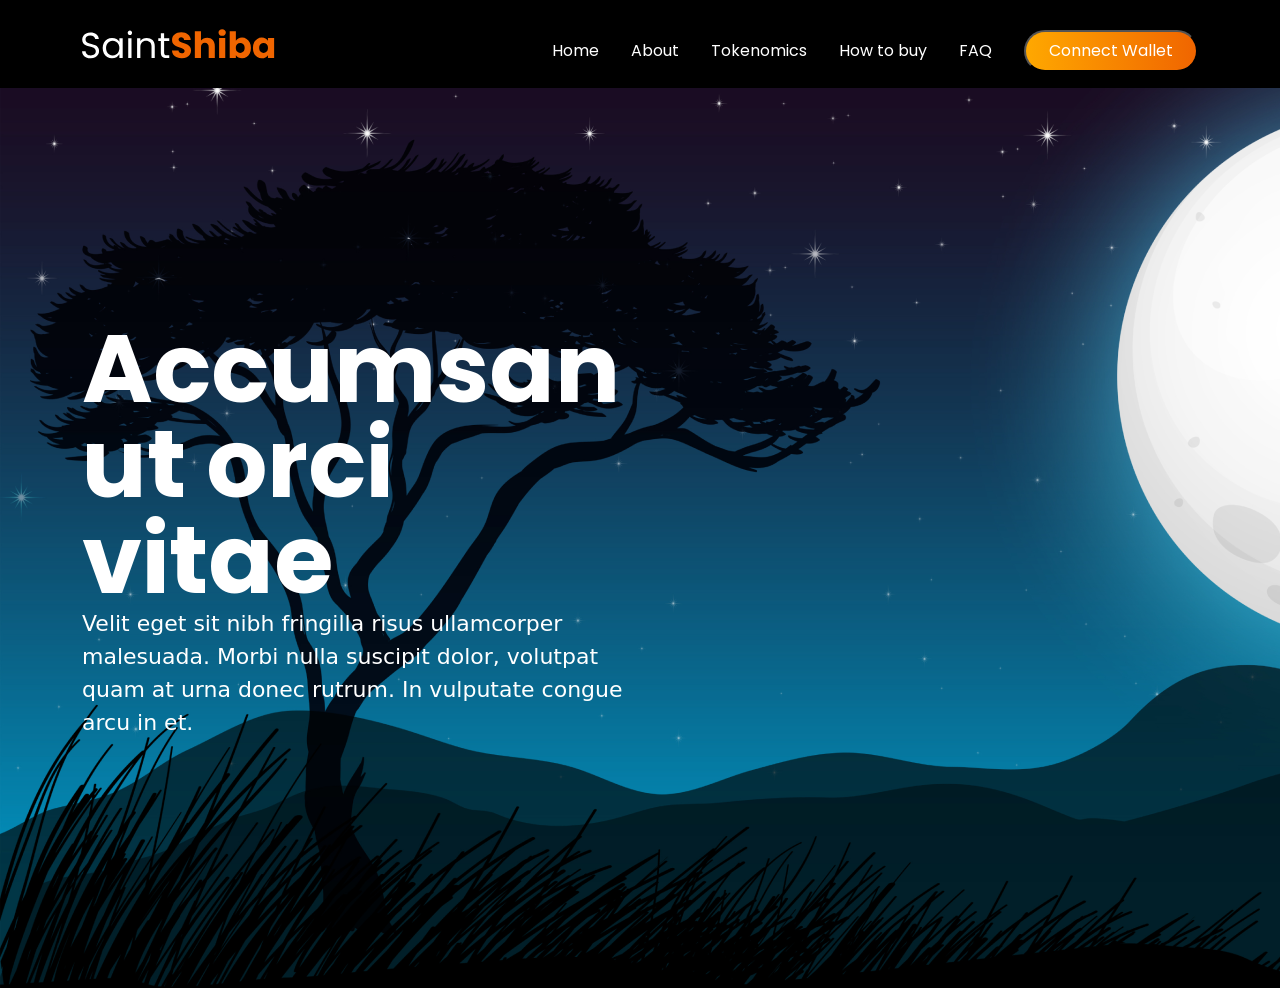
==== index.html @ 5cc3ad0c "add nav" ====
<!DOCTYPE html>
<html lang="en">
<head>
    <meta charset="UTF-8">
    <meta name="viewport" content="width=device-width, initial-scale=1.0">
    <title>Document</title>
</head>
<!-- bootstrap link  -->
  <link href="https://cdn.jsdelivr.net/npm/bootstrap@5.3.3/dist/css/bootstrap.min.css" rel="stylesheet"
        integrity="sha384-QWTKZyjpPEjISv5WaRU9OFeRpok6YctnYmDr5pNlyT2bRjXh0JMhjY6hW+ALEwIH" crossorigin="anonymous">

        <!-- css and root link  -->
         <link rel="stylesheet" href="./assets/css/root.css">
         <link rel="stylesheet" href="./assets/css/style.css">
<body>
<section class="bg-img orange-layer">
         <nav>
            <div class="container">
                <div class="d-flex align-items-center justify-content-between">
                      <div class="logo">
                        <img src="./assets/images/svg/SaintShiba.svg" alt="">
                      </div>
                    <input type="checkbox" id="menuIcon" hidden>
                    <label for="menuIcon">
                        <span></span>
                        <span></span>
                        <span></span>
                    </label>
                    <ul class="d-flex gap-32 menuLink align-items-center">
                        <li><a href="#">Home</a></li>
                        <li><a href="#">About</a></li>
                        <li><a href="#">Tokenomics</a></li>
                        <li><a href="#">How to buy</a></li>
                        <li><a href="#">FAQ</a></li>
                          <button class="connect-btn">Connect Wallet</button>
                    </ul>
                </div>
            </div>
        </nav>
     <div class="container">
      <div class="row">
        <div class="col-6">
          <div class="box">
            <div class="heading">
              Accumsan ut orci vitae
            </div>
            <p class="para">
              Velit eget sit nibh fringilla risus ullamcorper malesuada. Morbi nulla suscipit dolor, volutpat quam at urna donec rutrum. In vulputate congue arcu in et.
            </p>
          </div>
        </div>
      </div>
     </div>
</section>
</body>

 <!-- bootstrap link -->
 <script src="https://cdn.jsdelivr.net/npm/bootstrap@5.3.3/dist/js/bootstrap.bundle.min.js"
        integrity="sha384-YvpcrYf0tY3lHB60NNkmXc5s9fDVZLESaAA55NDzOxhy9GkcIdslK1eN7N6jIeHz"
        crossorigin="anonymous"></script>
</html>
---- assets/css/root.css ----
:root{
    --fs-sm:14px;
    --fs-md:18px;
    --fs-lg:22px;
    --fs-xl:28px;
    --fs-2xl:36px;
    --fs-3xl:48px;
    --fs-4xl:96px;


    --fw-sm:400;
    --fw-md:600;
    --fw-lg:700;
    
    --fc-white:white;
    --fc-grey:grey;
}
---- assets/css/style.css ----
@import url('https://fonts.googleapis.com/css2?family=Poppins:ital,wght@0,100;0,200;0,300;0,400;0,500;0,600;0,700;0,800;0,900;1,100;1,200;1,300;1,400;1,500;1,600;1,700;1,800;1,900&display=swap');

* {
    margin: 0;
    padding: 0;
    list-style: none !important;
    text-decoration: none !important;
    box-sizing: border-box !important;
}

/*------------navbar-details---------------*/

nav {
    width: 100%;
    position: relative;
    z-index: 1;
    background: #000;
}

.gap-32 {
    gap: 32px;
}

.menuLink {
    font-family: Poppins;
    font-size: 16px;
    font-weight: 400;
    padding-top: 30px;
    text-align: left;
}
ul li a{
    color: var(--fc-white);
}
.connect-btn{
    padding: 7px 23px 7px 23px; 
background: linear-gradient(90deg, #FFA800 0%, #F06500 100%);
border-radius: 23.5px;
color: white;
}

 /* =============== responsive nav ================*/
 
@media (max-width:992px) {
    nav {
        z-index: 9;
        position: fixed;
        background-color:black;
        height: 80px;
    }
    .logo{
        padding-top: 23px;
    }

    .menuLink {
        flex-direction: column;
        justify-content: center;
        align-items: center;
        position: fixed;
        top: 0;
        right: -100%;
        height: 100%;
        width: 100%;
        background-color: black;
        transition: all 200ms linear;
        line-height: 20px;
    }
   

    label[for="menuIcon"] {
        width: 40px;
        height: 25px;
        cursor: pointer;
        display: flex;
        flex-direction: column;
        justify-content: space-between;
        z-index: 1;
        margin-top: 30px;
    }

    label[for="menuIcon"] span {
        width: 100%;
        height: 5px;
        background-color: white;
        border-radius: 3px;
        transition: all 200ms linear;
    }

    input:checked~.menuLink {
        right: 0;
    }

    input:checked~label[for="menuIcon"] span:first-child {
        transform: rotate(30deg);
        transform-origin: left;
    }

    input:checked~label[for="menuIcon"] span:last-child {
        transform: rotate(-30deg);
        transform-origin: left;
    }

    input:checked~label[for="menuIcon"] span:nth-child(2) {
        transform: translateX(-40px);
        opacity: 0;
        visibility: hidden;
    }
}
/* ========== section 1 details ===========*/
.bg-img{
    background-image: url(/assets/images/section-1-night-img.png);
    background-repeat: no-repeat;
    min-height: 100vh;
    position: relative;
    width: 100%;
}
/* .orange-layer:after{
    content: "";
    width: 100%;
    height: 100%;
    background: #F06500;
    position: absolute;
} */
 .box{
    height: 100vh;
    display: flex;
    flex-direction: column;
    justify-content: center;
 }

.heading{
    font-family: poppins;
    font-size: var(--fs-4xl);
    color: var(--fc-white);
    font-weight: var(--fw-lg);
    line-height: 95.5px;
}
.para{
    font-size: var(--fs-lg);
    font-weight: var(--fw-sm);
    color: var(--fc-white);
}
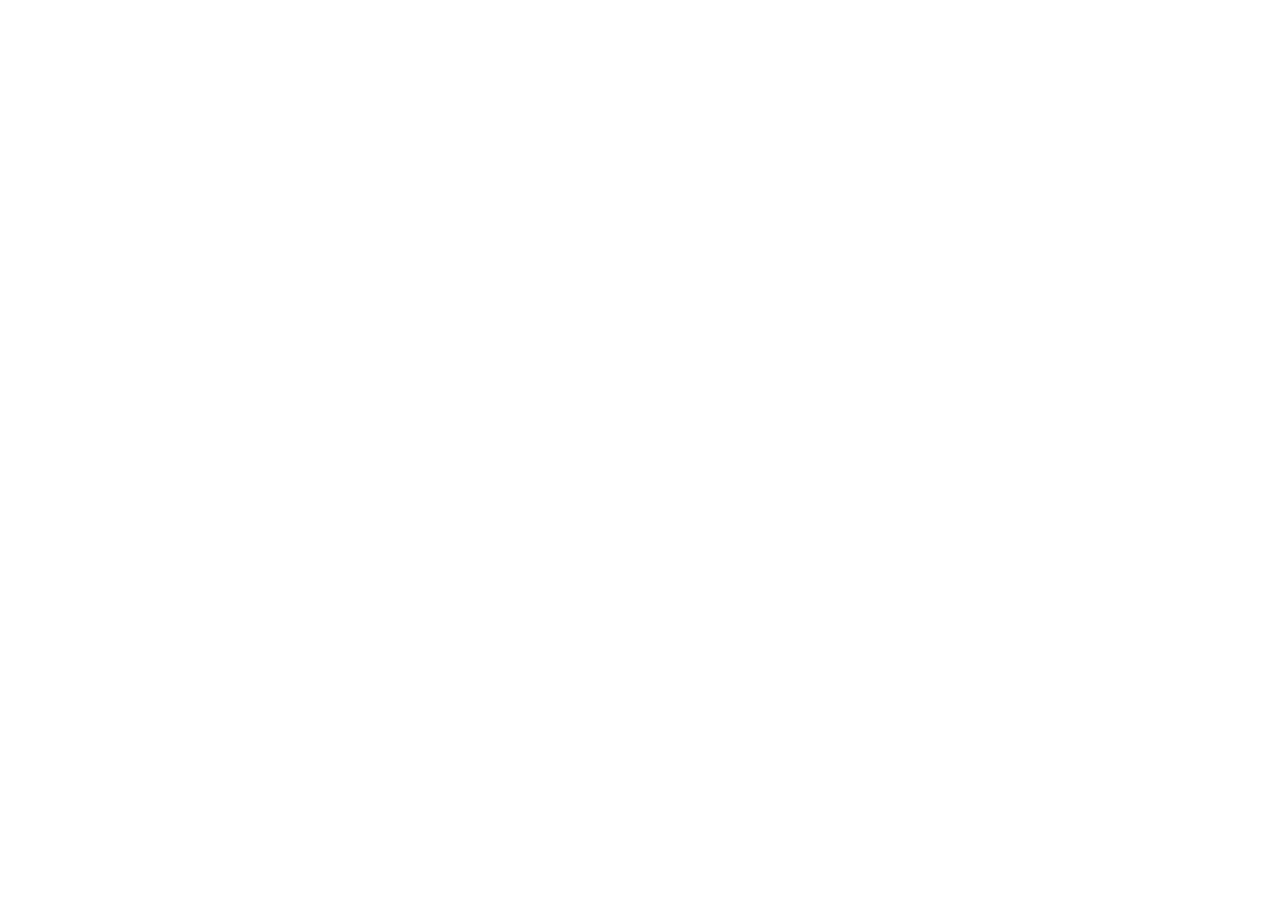
==== commit 9e0f667d: "git push" ====
--- a/index.html
+++ b/index.html
@@ -1,61 +1,15 @@
 <!DOCTYPE html>
 <html lang="en">
+
 <head>
     <meta charset="UTF-8">
     <meta name="viewport" content="width=device-width, initial-scale=1.0">
-    <title>Document</title>
+    <title>
+    </title>
 </head>
-<!-- bootstrap link  -->
-  <link href="https://cdn.jsdelivr.net/npm/bootstrap@5.3.3/dist/css/bootstrap.min.css" rel="stylesheet"
-        integrity="sha384-QWTKZyjpPEjISv5WaRU9OFeRpok6YctnYmDr5pNlyT2bRjXh0JMhjY6hW+ALEwIH" crossorigin="anonymous">
 
-        <!-- css and root link  -->
-         <link rel="stylesheet" href="./assets/css/root.css">
-         <link rel="stylesheet" href="./assets/css/style.css">
 <body>
-<section class="bg-img orange-layer">
-         <nav>
-            <div class="container">
-                <div class="d-flex align-items-center justify-content-between">
-                      <div class="logo">
-                        <img src="./assets/images/svg/SaintShiba.svg" alt="">
-                      </div>
-                    <input type="checkbox" id="menuIcon" hidden>
-                    <label for="menuIcon">
-                        <span></span>
-                        <span></span>
-                        <span></span>
-                    </label>
-                    <ul class="d-flex gap-32 menuLink align-items-center">
-                        <li><a href="#">Home</a></li>
-                        <li><a href="#">About</a></li>
-                        <li><a href="#">Tokenomics</a></li>
-                        <li><a href="#">How to buy</a></li>
-                        <li><a href="#">FAQ</a></li>
-                          <button class="connect-btn">Connect Wallet</button>
-                    </ul>
-                </div>
-            </div>
-        </nav>
-     <div class="container">
-      <div class="row">
-        <div class="col-6">
-          <div class="box">
-            <div class="heading">
-              Accumsan ut orci vitae
-            </div>
-            <p class="para">
-              Velit eget sit nibh fringilla risus ullamcorper malesuada. Morbi nulla suscipit dolor, volutpat quam at urna donec rutrum. In vulputate congue arcu in et.
-            </p>
-          </div>
-        </div>
-      </div>
-     </div>
-</section>
+
 </body>
 
- <!-- bootstrap link -->
- <script src="https://cdn.jsdelivr.net/npm/bootstrap@5.3.3/dist/js/bootstrap.bundle.min.js"
-        integrity="sha384-YvpcrYf0tY3lHB60NNkmXc5s9fDVZLESaAA55NDzOxhy9GkcIdslK1eN7N6jIeHz"
-        crossorigin="anonymous"></script>
 </html>
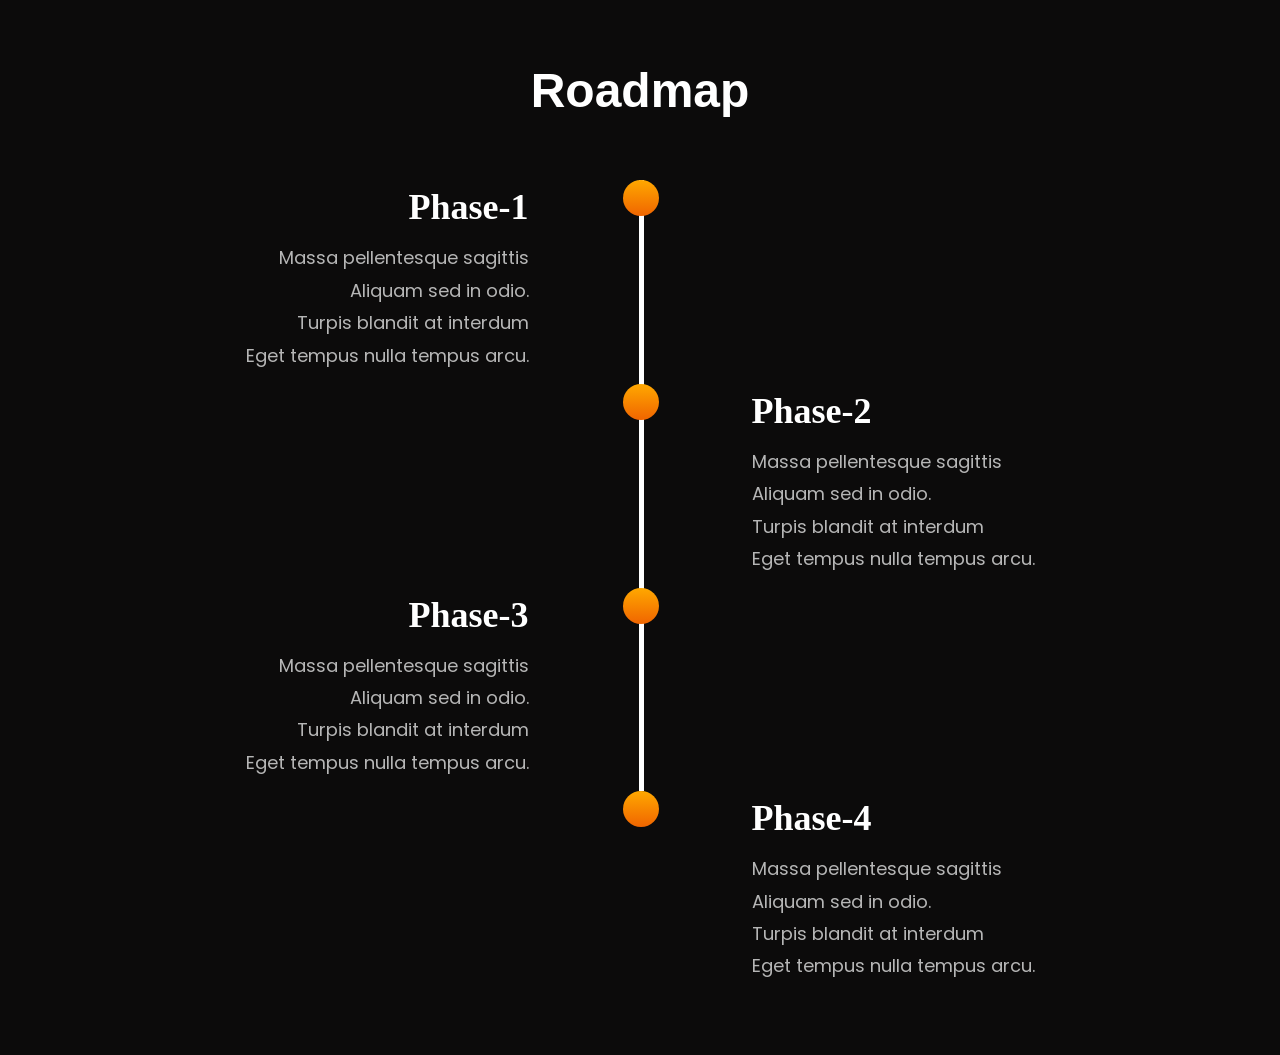
==== commit 96dc4a12: "push" ====
--- a/index.html
+++ b/index.html
@@ -4,12 +4,89 @@
 <head>
     <meta charset="UTF-8">
     <meta name="viewport" content="width=device-width, initial-scale=1.0">
-    <title>
-    </title>
+    <title>Document</title>
+    <link href="https://cdn.jsdelivr.net/npm/bootstrap@5.3.3/dist/css/bootstrap.min.css" rel="stylesheet"
+        integrity="sha384-QWTKZyjpPEjISv5WaRU9OFeRpok6YctnYmDr5pNlyT2bRjXh0JMhjY6hW+ALEwIH" crossorigin="anonymous">
+    <link rel="stylesheet" href="/assets/css/eroadmap.css">
+
 </head>
 
 <body>
+    <!--This is the main container that contains the whole timeline.-->
+    <section class="design-section">
+        <p class="roadmap">Roadmap</p>
+        <div class="timeline">
 
+            <div class="timeline-component md-mr-110 timeline-content">
+                <h1 class="timeline-card-heading md-text-right">Phase-1</h1>
+                <p class="timeline-card-parragraph pb-0 md-text-right">Massa pellentesque sagittis <br>
+                    Aliquam sed in odio. <br>
+                    Turpis blandit at interdum <br>
+                    Eget tempus nulla tempus arcu.</p>
+                <img src="/assets/images/svg/down-arrow.svg" class="down-arrow" alt="a">
+
+            </div>
+
+            <div class="timeline-middle">
+                <div class="timeline-circle"></div>
+            </div>
+            <div class="timeline-empty">
+            </div>
+            <div class="timeline-empty">
+            </div>
+            <div class="timeline-middle">
+                <div class="timeline-circle"></div>
+            </div>
+            <div class="timeline-component md-ml-110 timeline-content ">
+                <h1 class="timeline-card-heading  md-text-left">Phase-2</h1>
+                <p class="timeline-card-parragraph pb-0  md-text-left">Massa pellentesque sagittis <br>
+                    Aliquam sed in odio. <br>
+                    Turpis blandit at interdum <br>
+                    Eget tempus nulla tempus arcu.</p>
+                <img src="/assets/images/svg/down-arrow.svg" class="down-arrow" alt="a">
+
+            </div>
+
+            <div class="timeline-component md-mr-110 timeline-content">
+                <h1 class="timeline-card-heading md-text-right">Phase-3</h1>
+                <p class="timeline-card-parragraph md-text-right pb-0">Massa pellentesque sagittis <br>
+                    Aliquam sed in odio. <br>
+                    Turpis blandit at interdum <br>
+                    Eget tempus nulla tempus arcu.</p>
+                <img src="/assets/images/svg/down-arrow.svg" class="down-arrow" alt="a">
+
+            </div>
+            <div class="timeline-middle">
+                <div class="timeline-circle"></div>
+            </div>
+            <div class="timeline-empty">
+            </div>
+
+
+            <div class="timeline-empty">
+            </div>
+            <div class="timeline-middle md-h-0">
+                <div class="timeline-circle"></div>
+            </div>
+
+            <div class="timeline-component md-ml-110 timeline-content ">
+                <h1 class="timeline-card-heading  md-text-left">Phase-4</h1>
+                <p class="timeline-card-parragraph pb-0 md-text-left">Massa pellentesque sagittis <br>
+                    Aliquam sed in odio. <br>
+                    Turpis blandit at interdum <br>
+                    Eget tempus nulla tempus arcu.</p>
+
+            </div>
+
+        </div>
+
+    </section>
+
+
+
+    <script src="https://cdn.jsdelivr.net/npm/bootstrap@5.3.3/dist/js/bootstrap.bundle.min.js"
+        integrity="sha384-YvpcrYf0tY3lHB60NNkmXc5s9fDVZLESaAA55NDzOxhy9GkcIdslK1eN7N6jIeHz"
+        crossorigin="anonymous"></script>
 </body>
 
 </html>
--- a/assets/css/eroadmap.css
+++ b/assets/css/eroadmap.css
@@ -0,0 +1,165 @@
+@import url('https://fonts.googleapis.com/css2?family=Eczar:wght@400..800&family=Inter:ital,opsz,wght@0,14..32,100..900;1,14..32,100..900&family=Poppins:ital,wght@0,100;0,200;0,300;0,400;0,500;0,600;0,700;0,800;0,900;1,100;1,200;1,300;1,400;1,500;1,600;1,700;1,800;1,900&family=Work+Sans:ital,wght@0,100..900;1,100..900&family=Yantramanav:wght@100;300;400;500;700;900&display=swap');
+
+* {
+    padding: 0;
+    margin: 0;
+    text-decoration: none;
+    list-style-type: none;
+    box-sizing: border-box;
+}
+
+
+.poppins {
+    font-family: "poppins", sans-serif;
+}
+
+.roadmap {
+    margin-bottom: 59px;
+    font-family: "poppins", sans-serif;
+    font-size: 48px;
+    font-weight: 600;
+    line-height: 61.44px;
+    text-align: center;
+    color: white;
+}
+
+.design-section {
+    display: flex;
+    flex-direction: column;
+    align-items: center;
+    justify-content: center;
+    background-color: #0C0B0B;
+    padding: 60px 0;
+
+}
+
+.timeline-component {
+    margin-bottom: 12px;
+}
+
+
+
+.design {
+    display: flex;
+    align-items: center;
+    justify-content: center;
+}
+
+.timeline {
+    max-width: 1320px;
+    margin: auto auto;
+    width: 100%;
+    display: flex;
+    flex-direction: column;
+}
+
+.timeline-card-heading {
+    font-family: Poppins;
+    font-size: 36px;
+    font-weight: 600;
+    text-align: center;
+    line-height: 54px;
+    color: #ffffff;
+
+}
+
+.timeline-card-parragraph {
+    margin-bottom: 0;
+    font-family: Poppins;
+    font-size: 18px;
+    font-weight: 400;
+    line-height: 32.4px;
+    text-align: center;
+    color: #B6B6B6;
+}
+
+
+
+
+
+@media screen and (min-width: 768.99px) {
+    .md-text-right {
+        text-align: right !important;
+    }
+
+    .md-text-left {
+        text-align: left;
+    }
+
+    .md-ml-110 {
+        margin-left: 110px;
+    }
+
+    .md-mr-110 {
+        margin-right: 110px;
+    }
+
+    .timeline {
+        display: grid;
+        grid-template-columns: 1fr 3px 1fr;
+    }
+
+    .timeline-middle {
+        position: relative;
+        background-color: white;
+        width: 5px;
+        height: 100%;
+    }
+
+    .md-h-0 {
+        height: 0%;
+    }
+
+    .main-middle {
+        opacity: 0;
+    }
+
+    .timeline-circle {
+        position: absolute;
+        top: 0;
+        left: 50%;
+        width: 36px;
+        height: 36px;
+        border-radius: 50%;
+        background: linear-gradient(180deg, #FFA800 0%, #F06500 100%);
+        -webkit-transform: translateX(-50%);
+        transform: translateX(-50%);
+    }
+
+    .down-arrow {
+        display: none;
+    }
+}
+
+@media (max-width:767.99px) {
+    .timeline-component {
+        margin-bottom: 48px;
+        margin-left: 12px;
+        margin-right: 12px;
+        width: 100%;
+        border-radius: 24px;
+        max-width: 80%;
+        padding-top: 24px;
+        padding-bottom: 24px;
+        margin-left: auto;
+        margin-right: auto;
+        -webkit-box-shadow: inset 0px 0px 15px -5px rgba(255, 255, 255, 1);
+        -moz-box-shadow: inset 0px 0px 15px -5px rgba(255, 255, 255, 1);
+        box-shadow: inset 0px 0px 15px -5px rgba(255, 255, 255, 1);
+        position: relative;
+    }
+
+    .down-arrow {
+        display: block;
+        position: absolute;
+        transform: translateX(-50%);
+        bottom: -20%;
+        left: 50%;
+    }
+}
+
+@media (max-width:319.6px) {
+    .down-arrow {
+        display: none;
+    }
+}
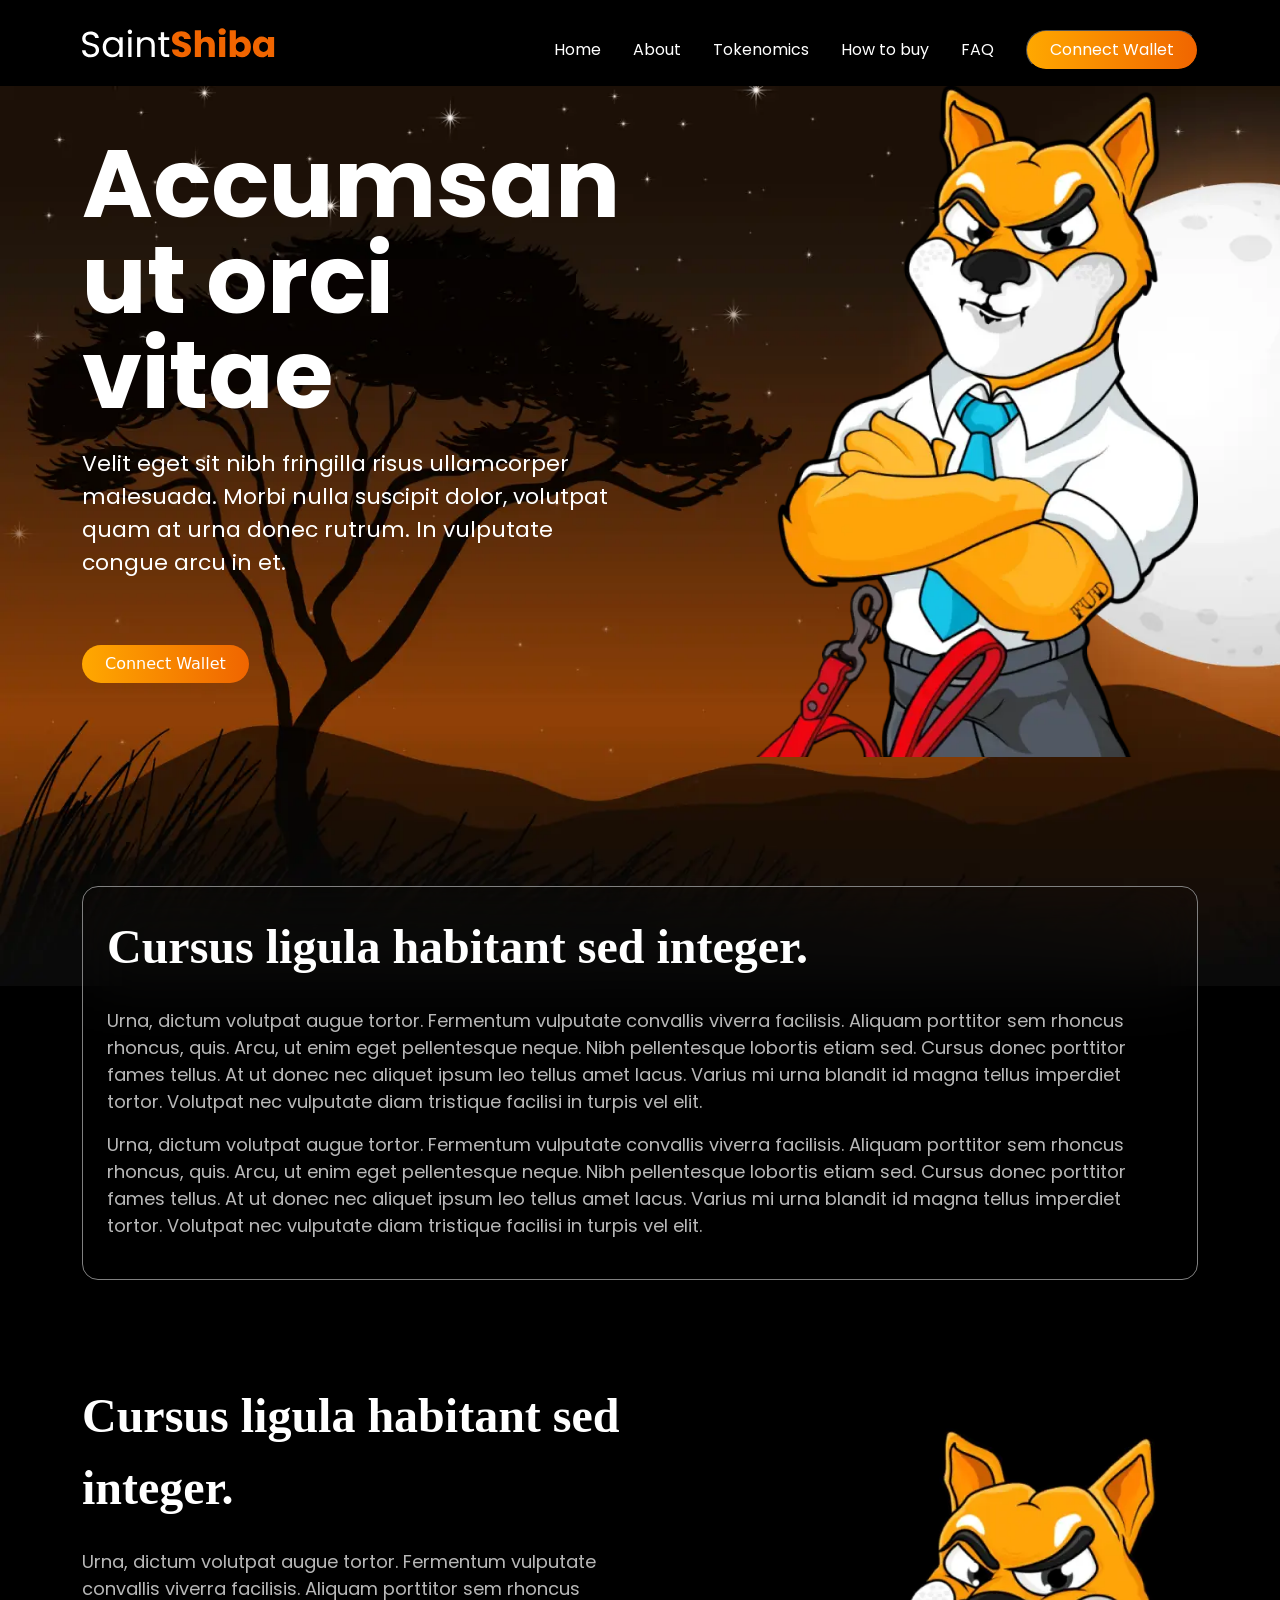
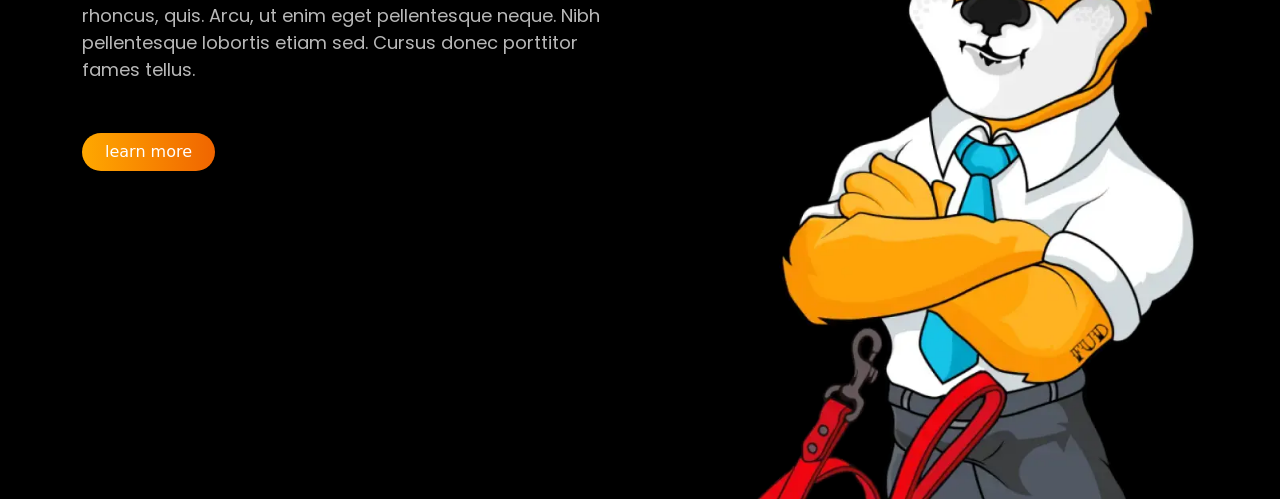
==== commit 5acd6aed: "divansh sir" ====
--- a/index.html
+++ b/index.html
@@ -1,92 +1,120 @@
 <!DOCTYPE html>
 <html lang="en">
+  <head>
+    <meta charset="UTF-8" />
+    <meta name="viewport" content="width=device-width, initial-scale=1.0" />
+    <title>Document</title>
+  </head>
+  <!-- bootstrap link  -->
+  <link
+    href="https://cdn.jsdelivr.net/npm/bootstrap@5.3.3/dist/css/bootstrap.min.css"
+    rel="stylesheet"
+    integrity="sha384-QWTKZyjpPEjISv5WaRU9OFeRpok6YctnYmDr5pNlyT2bRjXh0JMhjY6hW+ALEwIH"
+    crossorigin="anonymous"
+  />
 
-<head>
-    <meta charset="UTF-8">
-    <meta name="viewport" content="width=device-width, initial-scale=1.0">
-    <title>Document</title>
-    <link href="https://cdn.jsdelivr.net/npm/bootstrap@5.3.3/dist/css/bootstrap.min.css" rel="stylesheet"
-        integrity="sha384-QWTKZyjpPEjISv5WaRU9OFeRpok6YctnYmDr5pNlyT2bRjXh0JMhjY6hW+ALEwIH" crossorigin="anonymous">
-    <link rel="stylesheet" href="/assets/css/eroadmap.css">
+  <!-- css and root link  -->
+  <link rel="stylesheet" href="./assets/css/root.css" />
+  <link rel="stylesheet" href="./assets/css/style.css" />
+  <body>
+    <section>
+      <nav>
+        <div class="container">
+          <div class="d-flex align-items-center justify-content-between">
+            <div class="logo">
+              <img src="./assets/images/svg/SaintShiba.svg" alt="" />
+            </div>
+            <input type="checkbox" id="menuIcon" hidden />
+            <label for="menuIcon">
+              <span></span>
+              <span></span>
+              <span></span>
+            </label>
+            <ul class="d-flex gap-32 menuLink align-items-center">
+              <li><a href="#">Home</a></li>
+              <li><a href="#">About</a></li>
+              <li><a href="#">Tokenomics</a></li>
+              <li><a href="#">How to buy</a></li>
+              <li><a href="#">FAQ</a></li>
+              <button class="connect-btn border-1">Connect Wallet</button>
+            </ul>
+          </div>
+        </div>
+      </nav>
+      <div class="bg-img ">
+        <div class="container z-index ">
+          <div class="row justify-content-between ">
+            <div class="col-12 col-lg-6 ">
+              <div class="box min-vh d-flex justify-content-center flex-column ">
+                <div class="heading">Accumsan ut orci vitae</div>
+                <p class="para">
+                  Velit eget sit nibh fringilla risus ullamcorper malesuada.
+                  Morbi nulla suscipit dolor, volutpat quam at urna donec
+                  rutrum. In vulputate congue arcu in et.
+                </p>
+                <div class="">
+                  <button class="connect-btn border-0 mt-50">
+                    Connect Wallet
+                  </button>
+                </div>
+              </div>
+            </div>
+            <div class="col-12 col-lg-5">
+              <div class="img pt-100 min-vh d-flex justify-content-center flex-column">
+                <img
+                  class="w-100"
+                  src="./assets/images/dog img.webp"
+                  alt="dog img"
+                />
+              </div>
+            </div>
+          </div>
+        </div>
+      </div>
+      <div class="bg-black min-vh-100">
+      <div class="container">
+            <div class="box-2 rounded-4 ">
+              <div class="heading-2">
+                Cursus ligula habitant sed integer.
+              </div>
+              <p class="para-2 pt-24">
+                Urna, dictum volutpat augue tortor. Fermentum vulputate convallis viverra facilisis. Aliquam porttitor sem rhoncus rhoncus, quis. Arcu, ut enim eget pellentesque neque. Nibh pellentesque lobortis etiam sed. Cursus donec porttitor fames tellus. At ut donec nec aliquet ipsum leo tellus amet lacus. Varius mi urna blandit id magna tellus imperdiet tortor. Volutpat nec vulputate diam tristique facilisi in turpis vel elit.
+              </p>
+               <p class="para-2">
+                Urna, dictum volutpat augue tortor. Fermentum vulputate convallis viverra facilisis. Aliquam porttitor sem rhoncus rhoncus, quis. Arcu, ut enim eget pellentesque neque. Nibh pellentesque lobortis etiam sed. Cursus donec porttitor fames tellus. At ut donec nec aliquet ipsum leo tellus amet lacus. Varius mi urna blandit id magna tellus imperdiet tortor. Volutpat nec vulputate diam tristique facilisi in turpis vel elit.
+              </p>
+            </div>
+         <div class="row justify-content-between">
+          <div class="col-12 col-lg-6">
+            <div class="box-3">
+             <div class="heading-2 mx-w">
+            Cursus ligula habitant sed integer.
+          </div>
+          <div class="para-2 pt-24">
+            Urna, dictum volutpat augue tortor. Fermentum vulputate convallis viverra facilisis. Aliquam porttitor sem rhoncus rhoncus, quis. Arcu, ut enim eget pellentesque neque. Nibh pellentesque lobortis etiam sed. Cursus donec porttitor fames tellus.
+          </div>
+          <div class="">
+                  <button class="connect-btn border-0 mt-50">
+                    learn more
+                  </button>
+                </div>
+          </div>
+          </div>
+          <div class="col-12 col-lg-5">
+            <div class="img pt-5">
+              <img class="w-100" src="./assets/images/dog img.webp" alt="dog img">
+            </div>
+          </div>
+         </div>
+        </div>
+        </div>
+    </section>
+  </body>
 
-</head>
-
-<body>
-    <!--This is the main container that contains the whole timeline.-->
-    <section class="design-section">
-        <p class="roadmap">Roadmap</p>
-        <div class="timeline">
-
-            <div class="timeline-component md-mr-110 timeline-content">
-                <h1 class="timeline-card-heading md-text-right">Phase-1</h1>
-                <p class="timeline-card-parragraph pb-0 md-text-right">Massa pellentesque sagittis <br>
-                    Aliquam sed in odio. <br>
-                    Turpis blandit at interdum <br>
-                    Eget tempus nulla tempus arcu.</p>
-                <img src="/assets/images/svg/down-arrow.svg" class="down-arrow" alt="a">
-
-            </div>
-
-            <div class="timeline-middle">
-                <div class="timeline-circle"></div>
-            </div>
-            <div class="timeline-empty">
-            </div>
-            <div class="timeline-empty">
-            </div>
-            <div class="timeline-middle">
-                <div class="timeline-circle"></div>
-            </div>
-            <div class="timeline-component md-ml-110 timeline-content ">
-                <h1 class="timeline-card-heading  md-text-left">Phase-2</h1>
-                <p class="timeline-card-parragraph pb-0  md-text-left">Massa pellentesque sagittis <br>
-                    Aliquam sed in odio. <br>
-                    Turpis blandit at interdum <br>
-                    Eget tempus nulla tempus arcu.</p>
-                <img src="/assets/images/svg/down-arrow.svg" class="down-arrow" alt="a">
-
-            </div>
-
-            <div class="timeline-component md-mr-110 timeline-content">
-                <h1 class="timeline-card-heading md-text-right">Phase-3</h1>
-                <p class="timeline-card-parragraph md-text-right pb-0">Massa pellentesque sagittis <br>
-                    Aliquam sed in odio. <br>
-                    Turpis blandit at interdum <br>
-                    Eget tempus nulla tempus arcu.</p>
-                <img src="/assets/images/svg/down-arrow.svg" class="down-arrow" alt="a">
-
-            </div>
-            <div class="timeline-middle">
-                <div class="timeline-circle"></div>
-            </div>
-            <div class="timeline-empty">
-            </div>
-
-
-            <div class="timeline-empty">
-            </div>
-            <div class="timeline-middle md-h-0">
-                <div class="timeline-circle"></div>
-            </div>
-
-            <div class="timeline-component md-ml-110 timeline-content ">
-                <h1 class="timeline-card-heading  md-text-left">Phase-4</h1>
-                <p class="timeline-card-parragraph pb-0 md-text-left">Massa pellentesque sagittis <br>
-                    Aliquam sed in odio. <br>
-                    Turpis blandit at interdum <br>
-                    Eget tempus nulla tempus arcu.</p>
-
-            </div>
-
-        </div>
-
-    </section>
-
-
-
-    <script src="https://cdn.jsdelivr.net/npm/bootstrap@5.3.3/dist/js/bootstrap.bundle.min.js"
-        integrity="sha384-YvpcrYf0tY3lHB60NNkmXc5s9fDVZLESaAA55NDzOxhy9GkcIdslK1eN7N6jIeHz"
-        crossorigin="anonymous"></script>
-</body>
-
-</html>+  <!-- bootstrap link -->
+  <script
+    src="https://cdn.jsdelivr.net/npm/bootstrap@5.3.3/dist/js/bootstrap.bundle.min.js"
+    integrity="sha384-YvpcrYf0tY3lHB60NNkmXc5s9fDVZLESaAA55NDzOxhy9GkcIdslK1eN7N6jIeHz"
+    crossorigin="anonymous"
+  ></script>
+</html>
--- a/assets/css/root.css
+++ b/assets/css/root.css
@@ -0,0 +1,17 @@
+:root{
+    --fs-sm:14px;
+    --fs-md:18px;
+    --fs-lg:22px;
+    --fs-xl:28px;
+    --fs-2xl:36px;
+    --fs-3xl:48px;
+    --fs-4xl:96px;
+
+
+    --fw-sm:400;
+    --fw-md:600;
+    --fw-lg:700;
+    
+    --fc-white:white;
+    --fc-grey:#B8B8B8;
+}   
--- a/assets/css/style.css
+++ b/assets/css/style.css
@@ -0,0 +1,223 @@
+@import url('https://fonts.googleapis.com/css2?family=Poppins:ital,wght@0,100;0,200;0,300;0,400;0,500;0,600;0,700;0,800;0,900;1,100;1,200;1,300;1,400;1,500;1,600;1,700;1,800;1,900&display=swap');
+
+* {
+    margin: 0;
+    padding: 0;
+    list-style: none !important;
+    text-decoration: none !important;
+    box-sizing: border-box !important;
+}
+
+/*------------navbar-details---------------*/
+
+nav {
+    width: 100%;
+    position: relative;
+    z-index: 1;
+    background: #000;
+}
+
+.gap-32 {
+    gap: 32px;
+}
+
+.menuLink {
+    font-family: Poppins;
+    font-size: 16px;
+    font-weight: 400;
+    padding-top: 30px;
+    text-align: left;
+}
+ul li a{
+    color: var(--fc-white);
+}
+.connect-btn{
+    padding: 7px 23px 7px 23px; 
+background: linear-gradient(90deg, #FFA800 0%, #F06500 100%);
+border-radius: 23.5px;
+color: white;
+}
+
+ /* =============== responsive nav ================*/
+ 
+@media (max-width:992px) {
+    nav {
+        z-index: 9;
+        position: fixed;
+        background-color:black;
+        height: 80px;
+    }
+    .logo{
+        padding-top: 23px;
+    }
+
+    .menuLink {
+        flex-direction: column;
+        justify-content: center;
+        align-items: center;
+        position: fixed;
+        top: 0;
+        right: -100%;
+        height: 100%;
+        width: 100%;
+        background-color: black;
+        transition: all 200ms linear;
+        line-height: 20px;
+    }
+   
+
+    label[for="menuIcon"] {
+        width: 40px;
+        height: 25px;
+        cursor: pointer;
+        display: flex;
+        flex-direction: column;
+        justify-content: space-between;
+        z-index: 1;
+        margin-top: 30px;
+    }
+
+    label[for="menuIcon"] span {
+        width: 100%;
+        height: 5px;
+        background-color: white;
+        border-radius: 3px;
+        transition: all 200ms linear;
+    }
+
+    input:checked~.menuLink {
+        right: 0;
+    }
+
+    input:checked~label[for="menuIcon"] span:first-child {
+        transform: rotate(30deg);
+        transform-origin: left;
+    }
+
+    input:checked~label[for="menuIcon"] span:last-child {
+        transform: rotate(-30deg);
+        transform-origin: left;
+    }
+
+    input:checked~label[for="menuIcon"] span:nth-child(2) {
+        transform: translateX(-40px);
+        opacity: 0;
+        visibility: hidden;
+    }
+}
+/* ========== section 1 details ===========*/
+.bg-img{
+    background-image: url(/assets/images/section-1-night-img.webp);
+    background-repeat: no-repeat;
+    min-height: 100vh;
+    position: relative;
+    background-size: cover;
+}
+/* .bg-img:after{
+    content: "";
+    width: 100%;
+    height: 100%;
+    top: 0;
+    left: 0;
+    opacity: 30%;
+    background: #F06500;
+    position: absolute;
+    z-index: 3;
+} */
+
+.z-index{
+    position: relative;
+    z-index: 4;
+}
+ .box{
+    margin-top: 50px;
+    margin-bottom: 0;
+ }
+
+.heading{
+    font-family: poppins;
+    font-size: var(--fs-4xl);
+    color: var(--fc-white);
+    font-weight: var(--fw-lg);
+    line-height: 95.5px;
+}
+.para{
+    font-family: poppins;
+    font-size: var(--fs-lg);
+    font-weight: var(--fw-sm);
+    color: var(--fc-white);
+    padding-top: 24px;
+}
+.mt-50{
+    margin-top: 50px;
+}
+
+.heading-2{
+    font-family: poppins;
+    font-size:var(--fs-3xl) ;
+    font-weight:var(--fw-md) ;
+    color: var(--fc-white);
+}
+.min-vh{
+    min-height: 100vh;
+}
+.pt-24{
+    padding-top: 24px;
+}
+.para-2{
+    font-family: poppins;
+    font-size: var(--fs-md);
+    font-weight: var(--fw-sm);
+    color: var(--fc-grey);
+}
+.box-2{
+    backdrop-filter: blur(32px);
+    transform: translateY(-100px);
+    padding: 24px;
+    border: 1px solid grey;
+    position: relative;
+    z-index: 4;
+}
+.pt-100{
+    padding-top: 150px;
+}
+.box-3{
+    margin-top: 300px;
+}
+.mx-w{
+    max-width: 660px;
+}
+.mt-24{
+    margin-top: 24px;
+}
+
+
+
+@media (max-width:576px) {
+    .heading{
+        font-size: var(--fs-3xl);
+        line-height: 50px;
+    }
+    .mt-50{
+    margin-top: 30px;
+}
+.heading-2{
+    font-size: var(--fs-2xl);
+}
+}
+@media (max-width:1320px) {
+    .box-3{
+        margin-top: 0;
+    }
+    .pt-100{
+    padding-top: 0 ;
+}
+.min-vh{
+    min-height: 0;
+}
+}
+@media (max-width:1200px) {
+    .box{
+        margin-top: 100px;
+    }
+}
